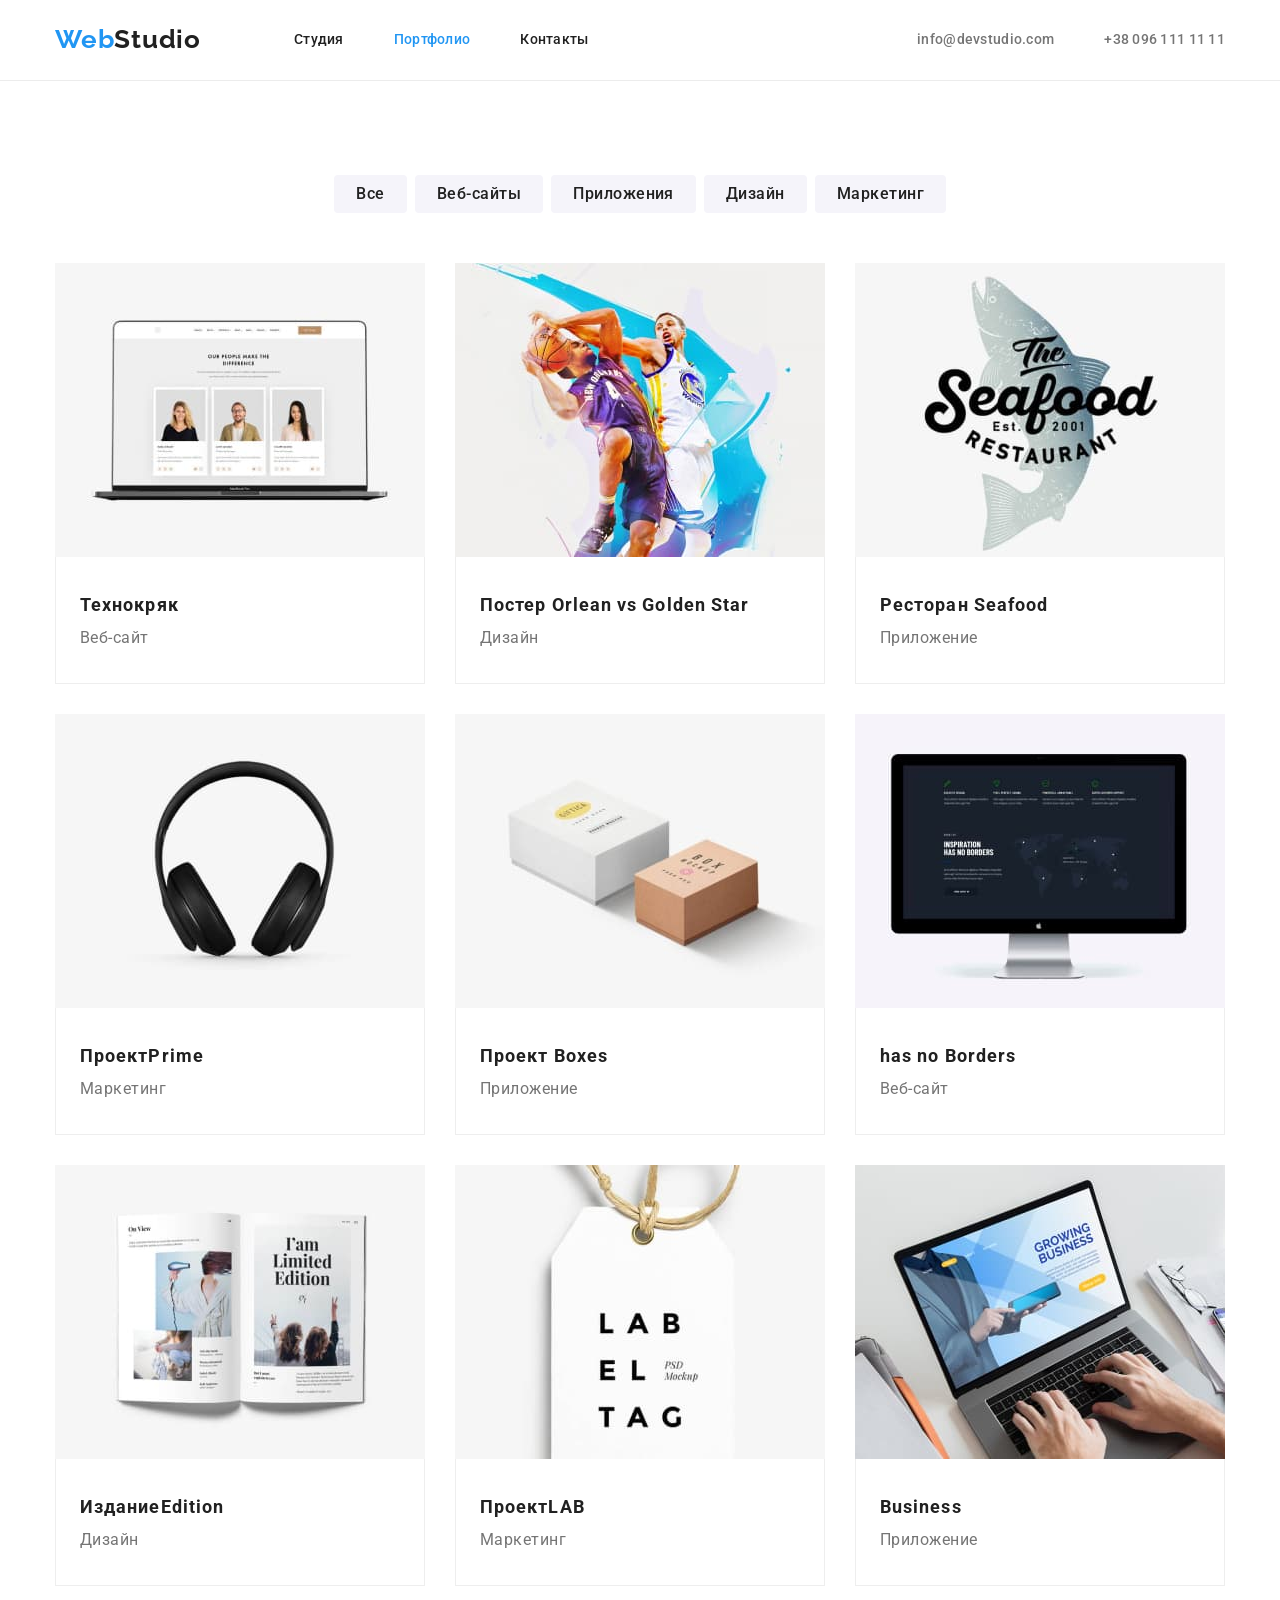
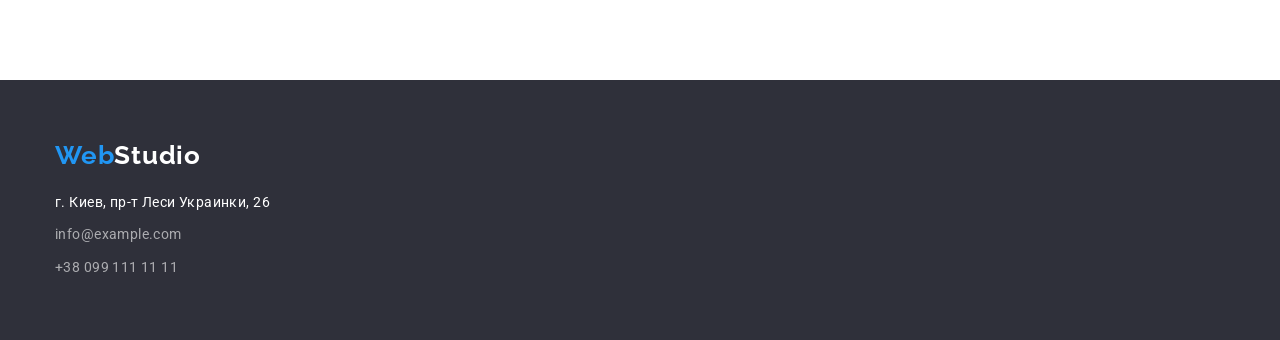
==== portfolio.html @ 1d0f611d "dont check" ====
<!DOCTYPE html>
<html lang="ru">
<head>
    <meta charset="UTF-8">
    <meta http-equiv="X-UA-Compatible" content="IE=edge">
    <meta name="viewport" content="width=device-width, initial-scale=1.0">
    <title>Портфолио</title>
    <link rel="preconnect" href="https://fonts.googleapis.com">
    <link rel="preconnect" href="https://fonts.gstatic.com" crossorigin>
    <link href="https://fonts.googleapis.com/css2?family=Raleway:wght@700&family=Roboto:wght@400;500;700;900&display=swap" rel="stylesheet">
    <link
      rel="stylesheet"
      href="https://cdnjs.cloudflare.com/ajax/libs/modern-normalize/1.1.0/modern-normalize.min.css"
      integrity="sha512-wpPYUAdjBVSE4KJnH1VR1HeZfpl1ub8YT/NKx4PuQ5NmX2tKuGu6U/JRp5y+Y8XG2tV+wKQpNHVUX03MfMFn9Q=="
      crossorigin="anonymous"
      referrerpolicy="no-referrer"
    />
    <link rel="stylesheet" href="./css/styles.css">
</head>
<body>
  <header class="navigation">
      <div class="container header-container">
        <a class="header-logo link" href="#"
          >Web<span class="hd-logo">Studio</span></a>
        <nav class="header-header">
          <div class="header-contacts">
          <ul class="navigation-list">
            <li class="navigation-item">
              <a class="navigation-link link" href="./index.html">Студия</a>
            </li>
            <li class="navigation-item">
              <a class="navigation-link link current" href="./portfolio.html"
                >Портфолио</a
              >
            </li>
            <li class="navigation-item">
              <a class="navigation-link link" href="#">Контакты</a>
            </li>
          </ul>
        </div>
        </nav>
        <ul class="contacts">
          <li class="contacts-adress">
            <a class="navigation-contacts link" href="mailto:info@devstudio.com"
              >info@devstudio.com</a
            >
          </li>
          <li class="contacts-adress">
            <a class="navigation-contacts link" href="tel:+380961111111"
              >+38 096 111 11 11</a
            >
          </li>
        </ul>
      </div>
      </div>
    </header>
<main>
      <section class="section">
        <div class="container">
          <h1 class="visually-hidden">Навигация портфолио</h2>
          <ul class="navportfolio-list">
              <li class="portfolio-item"><button type="button" class="portfolio-btn">Все</button></li>
              <li class="portfolio-item"><button type="button" class="portfolio-btn">Веб-сайты</button></li>
              <li class="portfolio-item"><button type="button" class="portfolio-btn">Приложения</button></li>
              <li class="portfolio-item"><button type="button" class="portfolio-btn">Дизайн</button></li>
              <li class="portfolio-item"><button type="button" class="portfolio-btn">Маркетинг</button></li>
            </ul>
        <ul class="examples-list">
            <li class="examples-item">
              <img src="./images/img-homework1.jpg" alt="Фото" width="370" />
              <div class="examples-border">
              <h2 class="examples-title">Технокряк</h2>
              <p class="examples-text">Веб-сайт</p>
              </div>
            </li>
            <li class="examples-item">
              <img src="./images/img-homework2.jpg" alt="Фото" width="370" />
               <div class="examples-border">
              <h2 class="examples-title">Постер <span lang="en">Orlean vs Golden Star</span></h2>
              <p class="examples-text">Дизайн</p>
              </div>
            </li>
            <li class="examples-item">
              <img src="./images/img-homework3.jpg" alt="Фото" width="370" />
              <div class="examples-border">
              <h2 class="examples-title">Ресторан <span lang="en">Seafood</span></h2>
              <p class="examples-text">Приложение</p>
              </div>
            </li>
            <li class="examples-item">
              <img src="./images/img-homework4.jpg" alt="Фото" width="370" />
              <div class="examples-border">
              <h2 class="examples-title">Проект<span lang="en">Prime</span></h2>
              <p class="examples-text">Маркетинг</p>
              </div>
             </li>
             <li class="examples-item">
                <img src="./images/img-homework5.jpg" alt="Фото" width="370" />
                <div class="examples-border">
                <h2 class="examples-title">Проект <span lang="en">Boxes</span></h2>
                <p class="examples-text">Приложение</p>
                </div>
              </li>
              <li class="examples-item">
                <img src="./images/img-homework6.jpg" alt="Фото" width="370" />
                <div class="examples-border">
                <h2 class="examples-title"><span lang="en">has no Borders</span></h2>
                <p class="examples-text">Веб-сайт</p>
                </div>
              </li>
              <li class="examples-item">
                <img src="./images/img-homework7.jpg" alt="Фото" width="370" />
                <div class="examples-border">
                <h2 class="examples-title">Издание<span lang="en">Edition</span></h2>
                <p class="examples-text">Дизайн</p>
                </div>
              </li>
              <li class="examples-item">
                <img src="./images/img-homework8.jpg" alt="Фото" width="370" />
                <div class="examples-border">
                <h2 class="examples-title">Проект<span lang="en">LAB</span></h2>
                <p class="examples-text">Маркетинг</p>
                </div>
               </li>
               <li class="examples-item">
                <img src="./images/img-homework9.jpg" alt="Фото" width="370" />
                <div class="examples-border">
                <h2 class="examples-title"><span lang="en">Business</span></h2>
                <p class="examples-text">Приложение</p>
                </div>
               </li>
          </ul>
           </div>
    </section>
    </main>
    <footer class="footer">
      <div class="container  footer-container">
      <div class="logo">
      <a class="footer-logo link" href="#"
        >Web<span class="ft-logo">Studio</span></a>
        </div>
      <address class="footer-adress">
        <ul class="footer-list">
          <li class="footer-item">
            <a class="footer-map link"
              href="https://www.google.com/maps/place/%D1%83%D0%BB.+%D0%9B%D0%B5%D1%81%D0%B8+%D0%A3%D0%BA%D1%80%D0%B0%D0%B8%D0%BD%D0%BA%D0%B8,+26,+%D0%9A%D0%B8%D0%B5%D0%B2,+%D0%A3%D0%BA%D1%80%D0%B0%D0%B8%D0%BD%D0%B0,+02000/@50.5190802,30.4363249,17z/data=!3m1!4b1!4m5!3m4!1s0x40d4d29b9e369069:0xff64663a5fd75cd5!8m2!3d50.5190802!4d30.4385136"
              >г. Киев, пр-т Леси Украинки, 26</a
            >
          </li>
          <li class="footer-item">
            <a class="footer-item-a link" href="mailto:info@example.com"
              >info@example.com</a
            >
          </li>
          <li class="footer-item">
            <a class="footer-item-a link" href="tel:+380991111111"
              >+38 099 111 11 11</a
            >
          </li>
        </ul>
      </address>
      </div>
    </footer>
  </body>
</html>
---- css/styles.css ----
:root {
  --primary-title-color: #212121;
  --secondary-title-color: #ffffff;
  --third-title-color: #757575;
  --primary-text-color: #212121;
  --secondary-text-color: #757575;
  --logo-color: #2196f3;
  --focus-color: #2196f3;
  --primary-background: #ffffff;
  --secondary-background: #757575;
}

p,
h1,
h2,
h3,
h4,
h5,
h6 {
  margin: 0;
}
ul {
  list-style: none;
  margin: 0;
  padding-left: 0;
}

img {
  display: block;
  max-width: 100%;
  height: auto;
}

.section {
  padding-top: 94px;
  padding-bottom: 94px;
}

body {
  font-family: "Roboto", sans-serif;
  letter-spacing: 0.03em;
}
/*-----------------Header----------------------*/

/*-------------------Logo----------------------*/

.header-container {
  display: flex;
  align-items: center;
}

.navigation-list {
  display: flex;
  align-items: center;
}

.contacts {
  display: flex;
  margin-left: auto;
  align-items: center;
}

.navigation-item:not(:last-child) {
  margin-right: 50px;
}

.header-logo {
  font-family: Raleway, sans-serif;
  font-weight: 700;
  font-size: 26px;
  line-height: 1.19;
  letter-spacing: 0.03em;
  color: #2196f3;
}

.header-logo {
  margin-right: 93px;
}

.hd-logo {
  font-family: Raleway, sans-serif;
  font-weight: 700;
  font-size: 26px;
  line-height: 1.19;
  letter-spacing: 0.03em;
  color: var(--primary-title-color);
}

.link {
  text-decoration: none;
}

.container {
  width: 1200px;
  margin: 0 auto;
  padding-left: 15px;
  padding-right: 15px;
}

.btn {
  width: 200px;
  height: 50px;
  font-family: inherit;
  font-weight: 700;
  font-size: 16px;
  line-height: 1.88;
  display: inline-block;
  align-items: center;
  text-align: center;
  letter-spacing: 0.06em;
  color: #ffffff;
  background-color: #2196f3;
  border: none;
  cursor: pointer;
}

/*------------------Navigation--------------------*/
.navigation {
  padding-top: 24px;
  padding-bottom: 25px;
  border-bottom: 1px solid #ececec;
}

.navigation-link {
  font-weight: 500;
  font-size: 14px;
  line-height: 1.14;
  letter-spacing: 0.02em;
  color: var(--primary-title-color);
}

.contacts-adress:not(:last-child) {
  margin-right: 50px;
}

.navigation-contacts {
  font-weight: 500;
  font-size: 14px;
  line-height: 1.14;
  letter-spacing: 0.02em;
  color: var(--third-title-color);
}

.navigation-contacts:hover,
.navigation-contacts:focus {
  color: var(--focus-color);
}

.current {
  color: var(--focus-color);
}

.navigation-link:hover,
.navigation-link:focus {
  color: var(--focus-color);
}

/*------------------- Hero --------------------*/

.hero {
  background-image: linear-gradient(
      rgba(47, 48, 58, 0.4),
      rgba(47, 48, 58, 0.4)
    ),
    url(../images/img-hw4-hero-1.jpg);
  background-repeat: no-repeat;
  background-position: absolute;
  background-size: cover;
  padding-top: 200px;
  padding-bottom: 200px;
}

.hero-container {
  max-width: 1600px;
  text-align: center;
}

.hero-title {
  width: 696px;
  font-weight: 900;
  font-size: 44px;
  line-height: 1.36;
  text-align: center;
  letter-spacing: 0.06em;
  color: var(--secondary-title-color);
  margin: 0 auto;
  margin-bottom: 30px;
}

/*------------------Скрываем-заголовки---------------------*/

.visually-hidden {
  position: absolute;
  clip: rect(0 0 0 0);
  width: 1px;
  height: 1px;
  margin: -1px;
}
/*-------------------Advantage---------------------*/

.advantage-list {
  display: flex;
}

.advantage-item:not(:last-child) {
  margin-right: 30px;
}

.advantage-title {
  font-weight: 700;
  font-size: 14px;
  line-height: 1.14;
  letter-spacing: 0.03em;
  color: var(--primary-text-color);
  margin-bottom: 10px;
}

.advantage-description {
  max-width: 270px;
  font-size: 14px;
  line-height: 1.71;
  letter-spacing: 0.03em;
  color: var(--secondary-text-color);
}

/*--------------------Service---------------------*/
.service-section {
  padding-top: 0;
}

.service-title {
  font-weight: 700;
  font-size: 36px;
  line-height: 1.17;
  text-align: center;
  letter-spacing: 0.03em;
  color: var(--primary-title-color);
  margin: 0 auto;
  margin-bottom: 50px;
}

.service-list {
  display: flex;
  flex-wrap: wrap;
}

.service-item {
  flex-basis: calc((100% - 60px) / 3);
}
.service-item:not(:nth-child(n + 3)) {
  margin-right: 30px;
}

/*--------------------Team----------------------------*/
.teammate {
  background-color: #f5f4fa;
}

.team-main-title {
  font-size: 36px;
  font-weight: 700;
  line-height: 1.16;
  letter-spacing: 0.03em;
  text-align: center;
  margin-bottom: 50px;
}

.team-list {
  display: flex;
}

.team-item:not(:nth-child(n + 4)) {
  margin-right: 30px;
}

.team-item {
  box-shadow: 0px 1px 3px rgba(0, 0, 0, 0.12), 0px 1px 1px rgba(0, 0, 0, 0.14),
    0px 2px 1px rgba(0, 0, 0, 0.2);
  border-radius: 0px 0px 4px 4px;
}

.team-border {
  padding-top: 30px;
  padding-bottom: 30px;
  background-color: var(--primary-background);
}

.team-title {
  font-weight: 500;
  font-size: 16px;
  line-height: 1.19;
  text-align: center;
  letter-spacing: 0.03em;
  color: var(--primary-text-color);
  background-color: var(--secondary-title-color);
  margin-bottom: 10px;
}

.team-text {
  font-size: 16px;
  line-height: 1.19;
  text-align: center;
  letter-spacing: 0.03em;
  color: var(--secondary-text-color);
  background-color: var(--secondary-title-color);
  margin-bottom: 16px;
}
.social-list {
  display: flex;
  justify-content: center;
  /* ----- outline: 1px solid red;----*/
}

/*---------------Иконки социальные сети---------------*/
.social-item {
  width: 44px;
  height: 44px;
}

.social-item + .social-item {
  margin-left: 10px;
}

.social-link {
  width: 100%;
  height: 100%;
  border-radius: 50%;
  background: var(--secondary-title-color);
  display: flex;
  align-items: center;
  justify-content: center;
}

.social-link:hover,
.social-link:focus {
  background-color: #2196f3;
}

.social-link:hover .social-icon,
.social-link:focus .social-icon {
  fill: var(--primary-background);
}

.social-icon {
  width: 20px;
  height: 20px;
  fill: rgba(175, 177, 184, 1);
}

/*-----------------Section clients------------------*/
.clients-section {
  background-color: var(--white-color);
}

.clients-title {
  font-size: 36px;
  font-weight: 700;
  line-height: 1.16;
  letter-spacing: 0.03em;
  text-align: center;
  margin-bottom: 50px;
}

.clients-list {
  width: 100%;
  height: 100%;
  border-radius: 50%;
  background: var(--secondary-title-color);
  display: flex;
  align-items: center;
  justify-content: center;
}

.clients-item {
  width: 170px;
  height: 92px;
  border: 1px solid #afb1b8;
  box-sizing: border-box;
  border-radius: 4px;
}

.clients-line {
  justify-content: center;
  align-items: center;
}

.clients-item:not(:last-child) {
  margin-right: 30px;
}

.clients-link:hover,
.clients-link:focus {
  background-color: #2196f3;
}

.clients-link:hover .clients-icon,
.clients-link:focus .clients-icon {
  fill: #2196f3;
}

.clients-link {
  justify-content: center;
  align-items: center;
}

.clients-icon {
  width: 106px;
  height: 60px;
  fill: rgba(175, 177, 184, 1);
}

/*---------------------Footer-----------------------*/
.footer {
  background: #2f303a;
  padding-top: 60px;
  padding-bottom: 60px;
}

.footer-logo {
  font-family: Raleway, sans-serif;
  font-weight: 700;
  width: 145px;
  height: 31px;
  font-size: 26px;
  line-height: 1.19;
  letter-spacing: 0.03em;
  color: #2196f3;
}

.logo {
  margin-bottom: 20px;
}

.ft-logo {
  font-family: Raleway, sans-serif;
  font-weight: 700;
  font-size: 26px;
  line-height: 1.19;
  letter-spacing: 0.03em;
  color: var(--secondary-title-color);
}

.footer-adress {
  font-style: normal;
}

.footer-map {
  width: 231px;

  font-size: 14px;
  line-height: 1.71;
  letter-spacing: 0.03em;
  color: var(--secondary-title-color);
}

.footer-item-a {
  width: 231px;
  font-size: 14px;
  line-height: 1.71;
  letter-spacing: 0.03em;
  color: rgba(255, 255, 255, 0.6);
}

.footer-item:not(:last-child) {
  margin-bottom: 9px;
}

.footer-item-a:hover,
.footer-item-a:focus {
  color: var(--focus-color);
}

.footer-map:hover,
.footer-map:focus {
  color: var(--focus-color);
}

/*-------------------Portfolio.html----------------*/

.navportfolio-list {
  display: flex;
  justify-content: center;
  margin-bottom: 50px;
}

.portfolio-item:not(:last-child) {
  margin-right: 8px;
}

.portfolio-btn {
  min-width: 73px;
  font-family: inherit;
  font-weight: 500;
  font-size: 16px;
  line-height: 1.62;
  text-align: center;
  letter-spacing: 0.03em;
  color: var(--primary-text-color);
  background: #f5f4fa;
  border: none;
  border-radius: 4px;
  cursor: pointer;
  padding-top: 6px;
  padding-bottom: 6px;
  padding-right: 22px;
  padding-left: 22px;
}

.portfolio-btn:focus,
.portfolio-btn:hover {
  background-color: #2196f3;
  color: var(--secondary-title-color);
}

/*-----------------examples---------------------*/
.examples-list {
  display: flex;
  flex-wrap: wrap;
}

.examples-item:not(:nth-child(3n)) {
  margin-right: 30px;
}

.examples-item:not(:nth-child(n + 7)) {
  margin-bottom: 30px;
}

.examples-title {
  font-weight: 700;
  font-size: 18px;
  line-height: 2;
  letter-spacing: 0.06em;
  color: var(--primary-text-color);
}
.examples-border {
  padding: 30px 24px;
  background-color: var(--primary-background);
  border: 1px solid #eeeeee;
  border-top: none;
}

.examples-text {
  font-size: 16px;
  line-height: 1.87;
  letter-spacing: 0.03em;
  color: var(--secondary-text-color);
}

/*-----------------finish---------------------*/
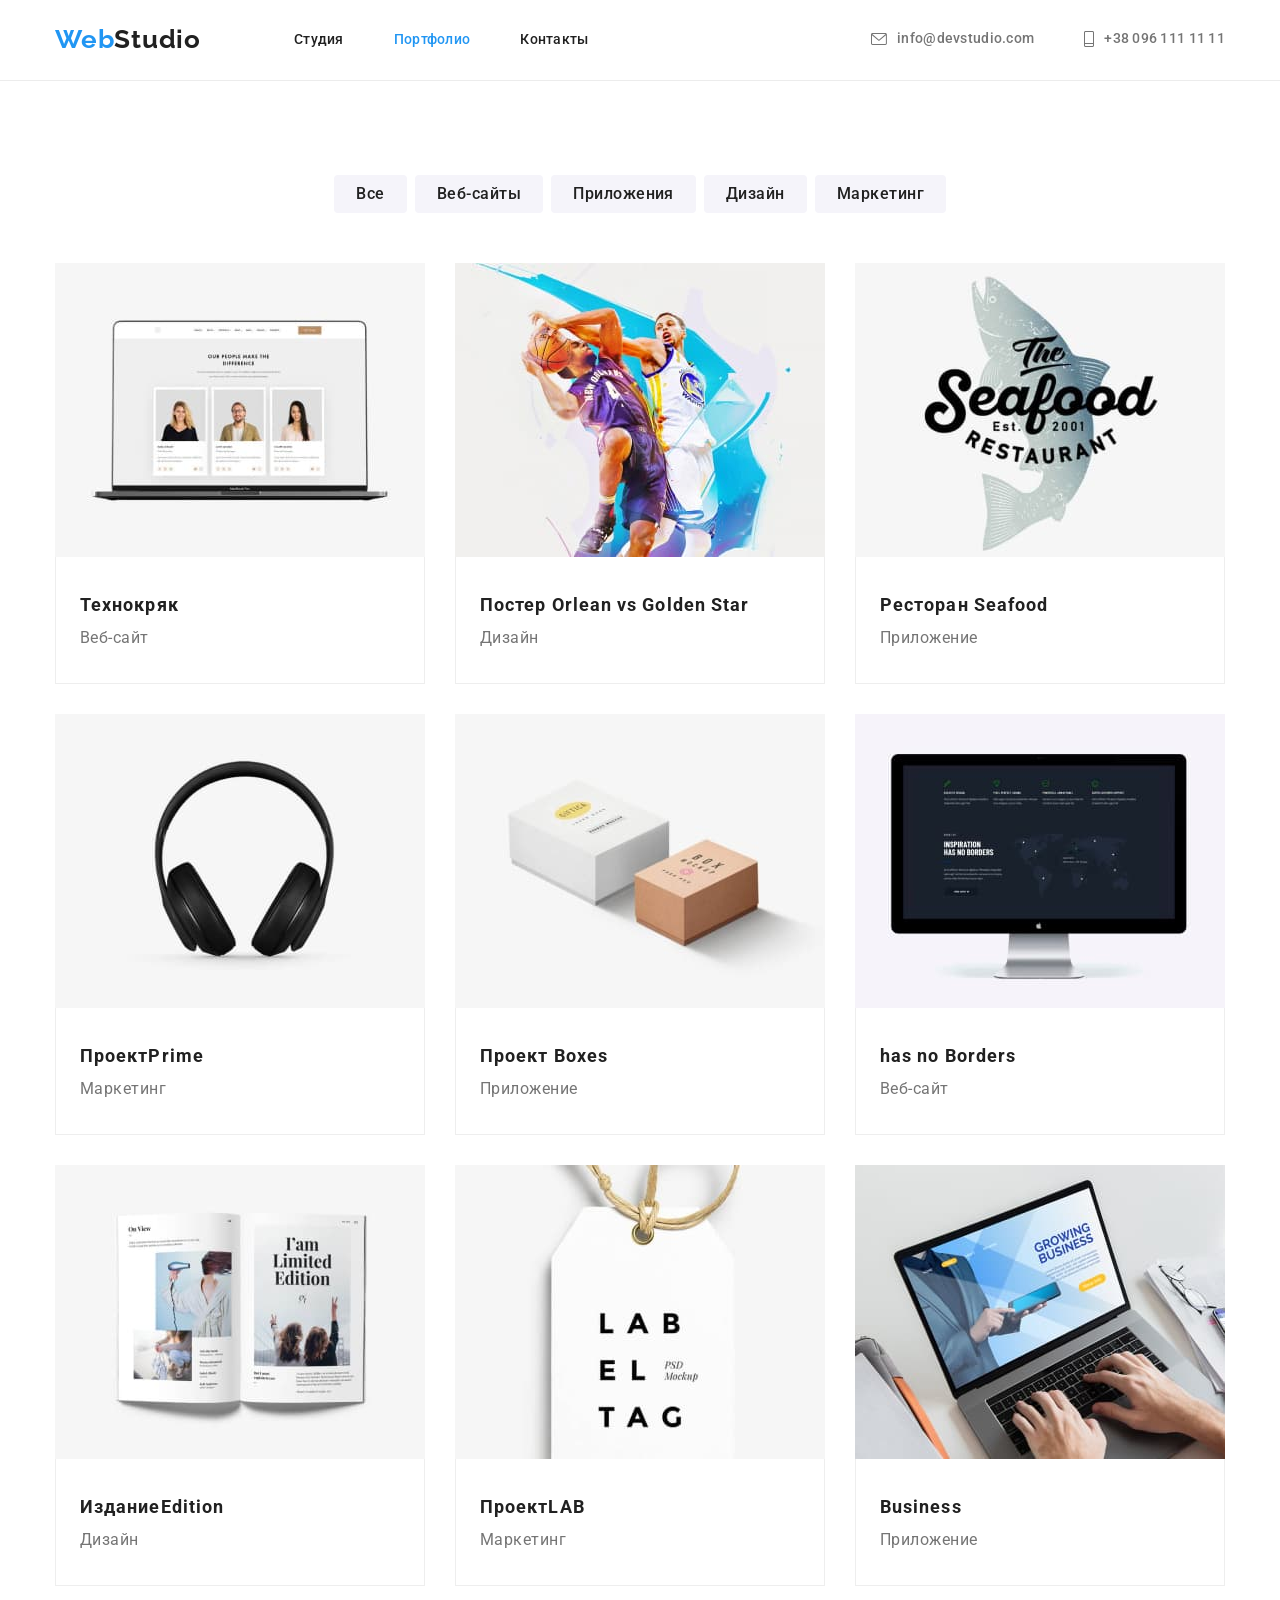
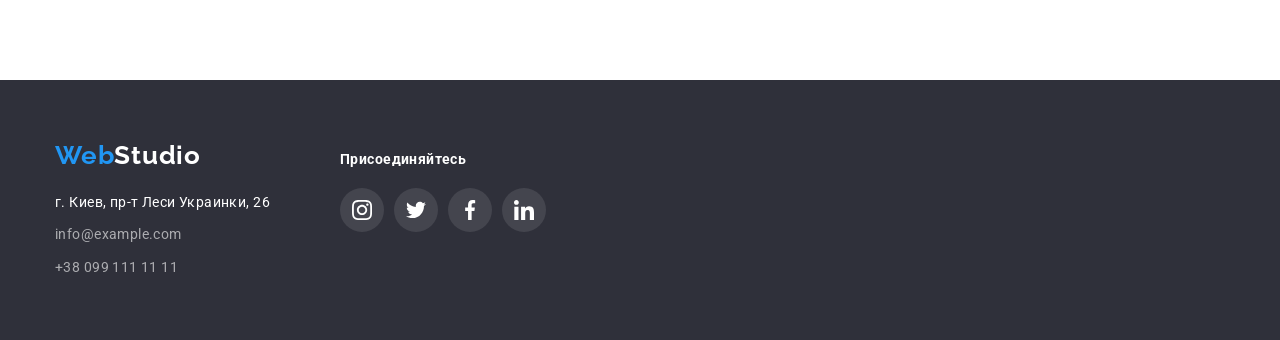
==== commit 2ba98861: "almost done" ====
--- a/portfolio.html
+++ b/portfolio.html
@@ -23,10 +23,9 @@
         <a class="header-logo link" href="#"
           >Web<span class="hd-logo">Studio</span></a>
         <nav class="header-header">
-          <div class="header-contacts">
           <ul class="navigation-list">
             <li class="navigation-item">
-              <a class="navigation-link link" href="./index.html">Студия</a>
+              <a class="navigation-link link " href="./index.html">Студия</a>
             </li>
             <li class="navigation-item">
               <a class="navigation-link link current" href="./portfolio.html"
@@ -37,17 +36,22 @@
               <a class="navigation-link link" href="#">Контакты</a>
             </li>
           </ul>
-        </div>
         </nav>
         <ul class="contacts">
           <li class="contacts-adress">
             <a class="navigation-contacts link" href="mailto:info@devstudio.com"
-              >info@devstudio.com</a
-            >
+              ><svg class="contacts-icon envelope">
+                                <use href="./images/sprite.svg#icon-envelope">
+                                </use>
+                            </svg> info@devstudio.com</a
+ >
           </li>
           <li class="contacts-adress">
             <a class="navigation-contacts link" href="tel:+380961111111"
-              >+38 096 111 11 11</a
+              ><svg class="header-icon smartphone">
+                                <use href="./images/sprite.svg#icon-Vector">
+                                </use>
+                            </svg> +38 096 111 11 11</a
             >
           </li>
         </ul>
@@ -134,8 +138,10 @@
     </section>
     </main>
     <footer class="footer">
-      <div class="container  footer-container">
+      <div class="container footer-container">
+       <div class="footer-left">
       <div class="logo">
+        
       <a class="footer-logo link" href="#"
         >Web<span class="ft-logo">Studio</span></a>
         </div>
@@ -144,20 +150,52 @@
           <li class="footer-item">
             <a class="footer-map link"
               href="https://www.google.com/maps/place/%D1%83%D0%BB.+%D0%9B%D0%B5%D1%81%D0%B8+%D0%A3%D0%BA%D1%80%D0%B0%D0%B8%D0%BD%D0%BA%D0%B8,+26,+%D0%9A%D0%B8%D0%B5%D0%B2,+%D0%A3%D0%BA%D1%80%D0%B0%D0%B8%D0%BD%D0%B0,+02000/@50.5190802,30.4363249,17z/data=!3m1!4b1!4m5!3m4!1s0x40d4d29b9e369069:0xff64663a5fd75cd5!8m2!3d50.5190802!4d30.4385136"
-              >г. Киев, пр-т Леси Украинки, 26</a
-            >
+              >г. Киев, пр-т Леси Украинки, 26</a>
           </li>
           <li class="footer-item">
             <a class="footer-item-a link" href="mailto:info@example.com"
-              >info@example.com</a
-            >
+              >info@example.com</a>
           </li>
           <li class="footer-item">
             <a class="footer-item-a link" href="tel:+380991111111"
-              >+38 099 111 11 11</a
-            >
+              >+38 099 111 11 11</a>
           </li>
         </ul>
+      </div>
+       <div class="footer-social-right">
+         <h3 class="footer-social-title">Присоединяйтесь</h3>
+           <ul class="footer-social-list list">
+             <li class="footer-social-item">
+                <a href="" class="footer-social-link link">
+                <svg class="footer-social-icon">
+                  <use href="./images/sprite.svg#icon-instagram"></use>
+                </svg>
+              </a>
+            </li>
+            <li class="footer-social-item">
+              <a href="" class="footer-social-link link">
+                <svg class="footer-social-icon">
+                  <use href="./images/sprite.svg#icon-twitter"></use>
+                </svg>
+              </a>
+            </li>
+            <li class="footer-social-item">
+              <a href="" class="footer-social-link link">
+                <svg class="footer-social-icon">
+                  <use href="./images/sprite.svg#icon-facebook"></use>
+                </svg>
+              </a>
+            </li>
+            <li class="footer-social-item">
+              <a href="" class="footer-social-link link">
+                <svg class="footer-social-icon">
+                  <use href="./images/sprite.svg#icon-linkedin"></use>
+                </svg>
+              </a>
+            </li>
+           </ul>
+       </div>
+
       </address>
       </div>
     </footer>
--- a/css/styles.css
+++ b/css/styles.css
@@ -60,6 +60,29 @@
   align-items: center;
 }
 
+.envelope {
+  width: 16px;
+  height: 12px;
+  margin-right: 10px;
+  display: flex;
+}
+
+.contacts-icon {
+  fill: currentColor;
+  margin-right: 10px;
+}
+
+.smartphone {
+  width: 10px;
+  height: 16px;
+  margin-right: 10px;
+}
+
+.header-icon {
+  fill: currentColor;
+  margin-right: 10px;
+}
+
 .navigation-item:not(:last-child) {
   margin-right: 50px;
 }
@@ -139,6 +162,9 @@
   line-height: 1.14;
   letter-spacing: 0.02em;
   color: var(--third-title-color);
+  display: flex;
+  align-items: center;
+  justify-content: center;
 }
 
 .navigation-contacts:hover,
@@ -197,6 +223,21 @@
   margin: -1px;
 }
 /*-------------------Advantage---------------------*/
+.advantage-icon-view {
+  width: 270px;
+  height: 120px;
+  background: #f5f4fa;
+  display: flex;
+  align-items: center;
+  justify-content: center;
+  border-radius: 4px;
+  margin-bottom: 30px;
+}
+
+.advantage-icon {
+  width: 70px;
+  height: 70px;
+}
 
 .advantage-list {
   display: flex;
@@ -305,13 +346,13 @@
   background-color: var(--secondary-title-color);
   margin-bottom: 16px;
 }
+
+/*---------------Иконки социальные сети---------------*/
 .social-list {
   display: flex;
   justify-content: center;
-  /* ----- outline: 1px solid red;----*/
-}
-
-/*---------------Иконки социальные сети---------------*/
+}
+
 .social-item {
   width: 44px;
   height: 44px;
@@ -362,26 +403,7 @@
 }
 
 .clients-list {
-  width: 100%;
-  height: 100%;
-  border-radius: 50%;
-  background: var(--secondary-title-color);
-  display: flex;
-  align-items: center;
-  justify-content: center;
-}
-
-.clients-item {
-  width: 170px;
-  height: 92px;
-  border: 1px solid #afb1b8;
-  box-sizing: border-box;
-  border-radius: 4px;
-}
-
-.clients-line {
-  justify-content: center;
-  align-items: center;
+  display: flex;
 }
 
 .clients-item:not(:last-child) {
@@ -390,7 +412,8 @@
 
 .clients-link:hover,
 .clients-link:focus {
-  background-color: #2196f3;
+  background-color: #ffffff;
+  border: 1px solid #2196f3;
 }
 
 .clients-link:hover .clients-icon,
@@ -399,8 +422,14 @@
 }
 
 .clients-link {
-  justify-content: center;
-  align-items: center;
+  display: flex;
+  fill: teal;
+  width: 170px;
+  height: 92px;
+  justify-content: center;
+  align-items: center;
+  border: 1px solid #afb1b8;
+  border-radius: 4px;
 }
 
 .clients-icon {
@@ -410,10 +439,23 @@
 }
 
 /*---------------------Footer-----------------------*/
+
 .footer {
   background: #2f303a;
+}
+
+.footer-container {
+  display: flex;
+  align-items: baseline;
+}
+.footer-left {
   padding-top: 60px;
   padding-bottom: 60px;
+  margin-right: 70px;
+}
+
+.logo {
+  margin-bottom: 20px;
 }
 
 .footer-logo {
@@ -427,10 +469,6 @@
   color: #2196f3;
 }
 
-.logo {
-  margin-bottom: 20px;
-}
-
 .ft-logo {
   font-family: Raleway, sans-serif;
   font-weight: 700;
@@ -473,6 +511,64 @@
 .footer-map:hover,
 .footer-map:focus {
   color: var(--focus-color);
+}
+
+/*-----------------Footer-social---------------------*/
+
+.footer-social-right {
+  padding-top: 72px;
+  padding-bottom: 100px;
+}
+
+.footer-social-title {
+  font-size: 14px;
+  font-weight: bold;
+  line-height: 1.14;
+  letter-spacing: 0.03em;
+  display: flex;
+  text-align: center;
+  color: #ffffff;
+  margin-bottom: 20px;
+}
+
+.footer-social-list {
+  display: flex;
+  justify-content: center;
+}
+
+.footer-social-item {
+  width: 44px;
+  height: 44px;
+}
+
+.footer-social-item + .footer-social-item {
+  margin-left: 10px;
+}
+
+.footer-social-link {
+  width: 100%;
+  height: 100%;
+  border-radius: 50%;
+  background: rgba(255, 255, 255, 0.1);
+  display: flex;
+  align-items: center;
+  justify-content: center;
+}
+
+.footer-social-link:hover,
+.footer-social-link:focus {
+  background-color: #2196f3;
+}
+
+.footer-social-link:hover .footer-social-icon,
+.footer-social-link:focus .footer-social-icon {
+  fill: var(--primary-background);
+}
+
+.footer-social-icon {
+  width: 20px;
+  height: 20px;
+  fill: var(--primary-background);
 }
 
 /*-------------------Portfolio.html----------------*/
@@ -510,6 +606,8 @@
 .portfolio-btn:hover {
   background-color: #2196f3;
   color: var(--secondary-title-color);
+  box-shadow: 0px 3px 1px rgba(0, 0, 0, 0.1), 0px 1px 2px rgba(0, 0, 0, 0.08),
+    0px 2px 2px rgba(0, 0, 0, 0.12);
 }
 
 /*-----------------examples---------------------*/
@@ -547,4 +645,14 @@
   color: var(--secondary-text-color);
 }
 
+.examples-item {
+  display: inline-block;
+}
+
+.examples-item:hover,
+.examples-item:focus {
+  box-shadow: 0px 1px 1px rgba(0, 0, 0, 0.12), 0px 4px 4px rgba(0, 0, 0, 0.06),
+    1px 4px 6px rgba(0, 0, 0, 0.16);
+}
+
 /*-----------------finish---------------------*/
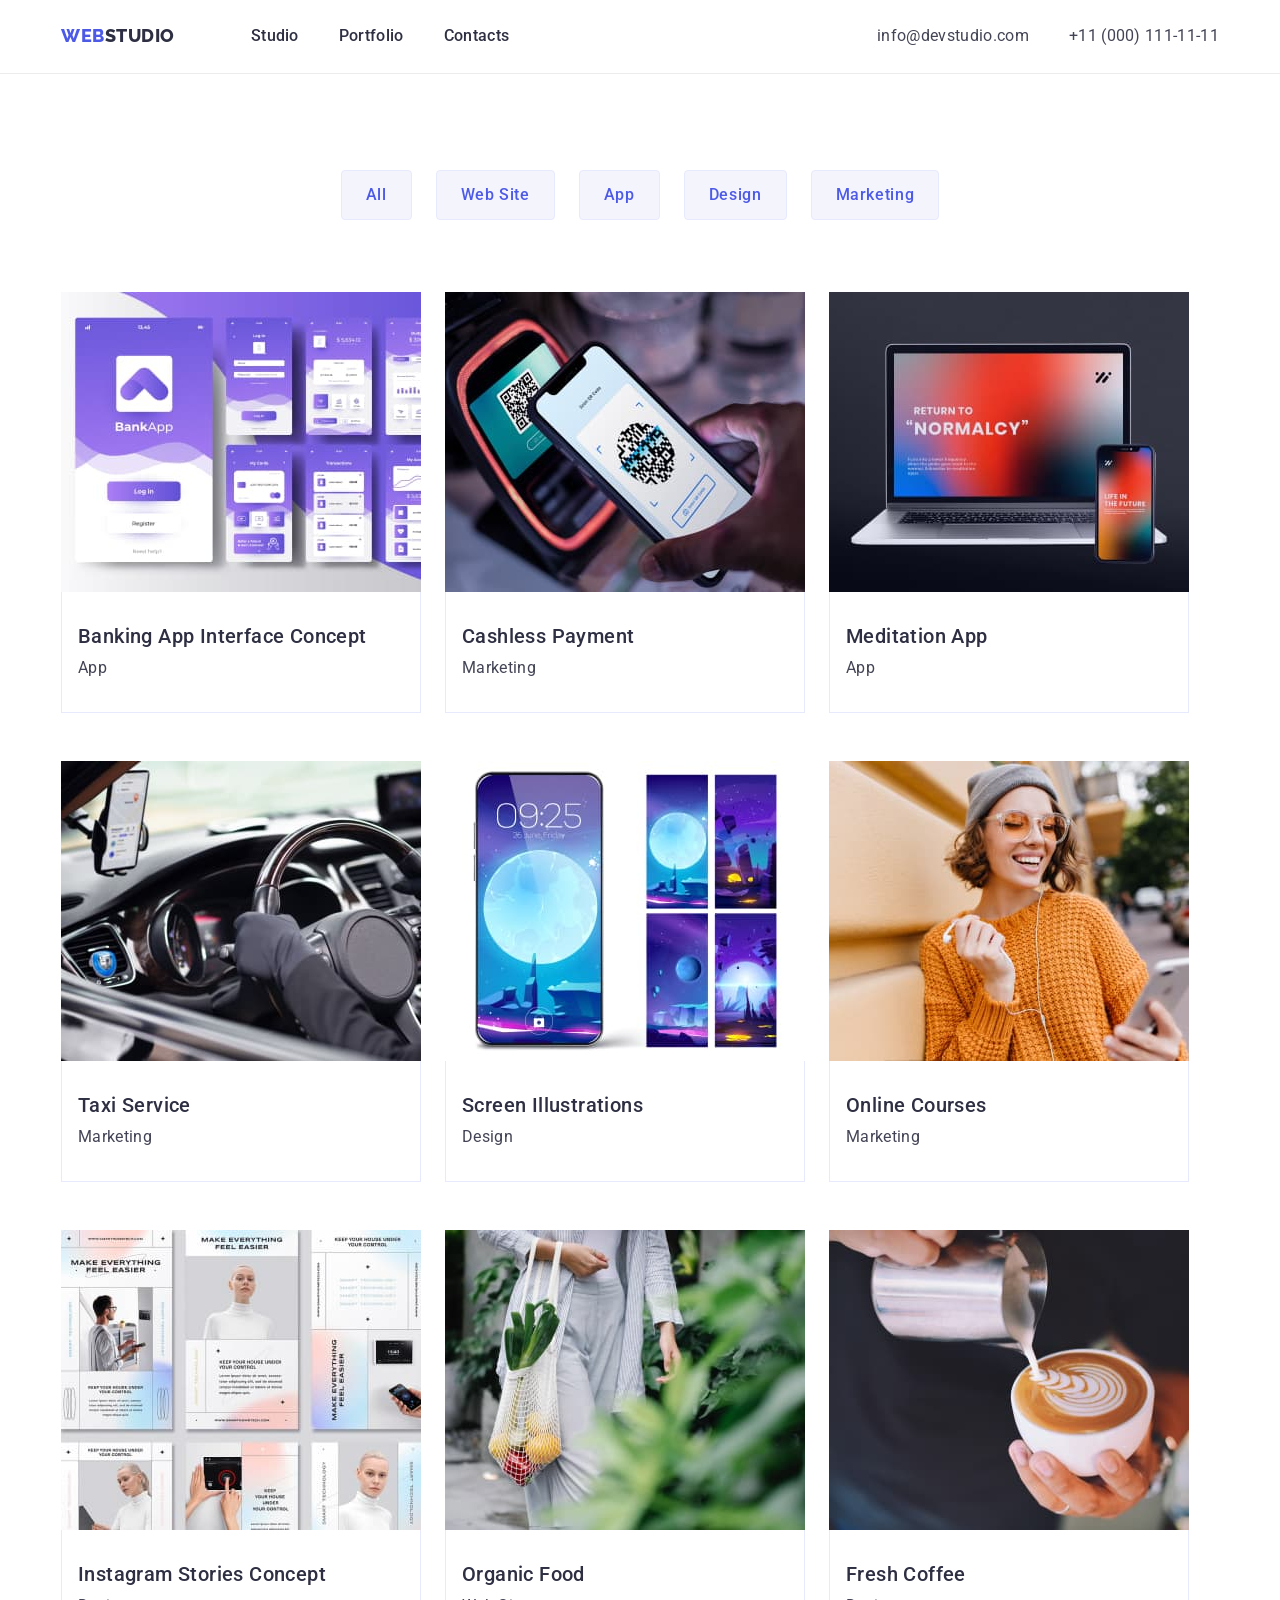
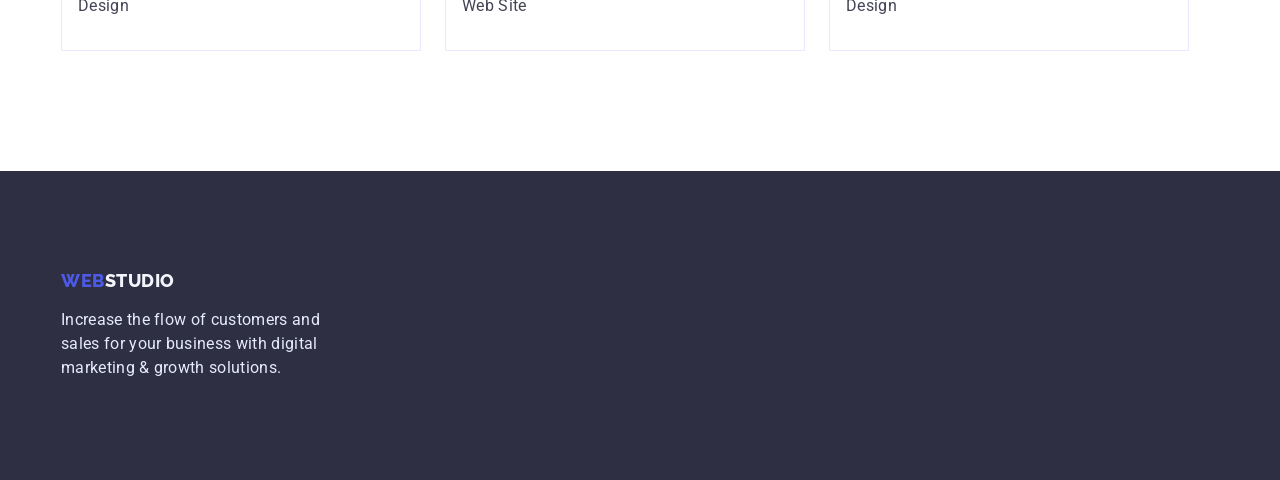
==== commit d7504fa9: "hw-4-start" ====
--- a/portfolio.html
+++ b/portfolio.html
@@ -1,203 +1,131 @@
 <!DOCTYPE html>
-<html lang="ru">
+<html lang="en">
 <head>
     <meta charset="UTF-8">
     <meta http-equiv="X-UA-Compatible" content="IE=edge">
     <meta name="viewport" content="width=device-width, initial-scale=1.0">
-    <title>Портфолио</title>
+    <title>Portfolio</title>
     <link rel="preconnect" href="https://fonts.googleapis.com">
     <link rel="preconnect" href="https://fonts.gstatic.com" crossorigin>
-    <link href="https://fonts.googleapis.com/css2?family=Raleway:wght@700&family=Roboto:wght@400;500;700;900&display=swap" rel="stylesheet">
-    <link
-      rel="stylesheet"
-      href="https://cdnjs.cloudflare.com/ajax/libs/modern-normalize/1.1.0/modern-normalize.min.css"
-      integrity="sha512-wpPYUAdjBVSE4KJnH1VR1HeZfpl1ub8YT/NKx4PuQ5NmX2tKuGu6U/JRp5y+Y8XG2tV+wKQpNHVUX03MfMFn9Q=="
-      crossorigin="anonymous"
-      referrerpolicy="no-referrer"
-    />
-    <link rel="stylesheet" href="./css/styles.css">
+    <link href="https://fonts.googleapis.com/css2?family=Raleway:wght@800&family=Roboto:wght@400;500;700;900&display=swap"
+        rel="stylesheet">
+    <link rel="stylesheet" href="https://cdnjs.cloudflare.com/ajax/libs/modern-normalize/1.1.0/modern-normalize.min.css" integrity="sha512-wpPYUAdjBVSE4KJnH1VR1HeZfpl1ub8YT/NKx4PuQ5NmX2tKuGu6U/JRp5y+Y8XG2tV+wKQpNHVUX03MfMFn9Q==" crossorigin="anonymous" referrerpolicy="no-referrer" />
+        <link rel="stylesheet" href="./css/styles.css">
 </head>
 <body>
-  <header class="navigation">
-      <div class="container header-container">
-        <a class="header-logo link" href="#"
-          >Web<span class="hd-logo">Studio</span></a>
-        <nav class="header-header">
-          <ul class="navigation-list">
-            <li class="navigation-item">
-              <a class="navigation-link link " href="./index.html">Студия</a>
+   <header class="header">
+        <div class="container header-container">
+        <nav class="header-navigation">
+            <a href="./index.html" class="header-logo link">Web<span class="header-logo-item">Studio</span></a>
+          <ul class="header-list list">
+            <li class="header-item">
+              <a class="header-link link" href="./index.html">Studio</a>
             </li>
-            <li class="navigation-item">
-              <a class="navigation-link link current" href="./portfolio.html"
-                >Портфолио</a
-              >
+            <li class="header-item">
+              <a class="header-link link current" href="">Portfolio</a>
             </li>
-            <li class="navigation-item">
-              <a class="navigation-link link" href="#">Контакты</a>
+            <li class="header-item">
+              <a class="header-link link" href="">Contacts</a>
             </li>
           </ul>
         </nav>
-        <ul class="contacts">
-          <li class="contacts-adress">
-            <a class="navigation-contacts link" href="mailto:info@devstudio.com"
-              ><svg class="contacts-icon envelope">
-                                <use href="./images/sprite.svg#icon-envelope">
-                                </use>
-                            </svg> info@devstudio.com</a
- >
-          </li>
-          <li class="contacts-adress">
-            <a class="navigation-contacts link" href="tel:+380961111111"
-              ><svg class="header-icon smartphone">
-                                <use href="./images/sprite.svg#icon-Vector">
-                                </use>
-                            </svg> +38 096 111 11 11</a
-            >
-          </li>
-        </ul>
-      </div>
-      </div>
-    </header>
-<main>
-      <section class="section">
-        <div class="container">
-          <h1 class="visually-hidden">Навигация портфолио</h2>
-          <ul class="navportfolio-list">
-              <li class="portfolio-item"><button type="button" class="portfolio-btn">Все</button></li>
-              <li class="portfolio-item"><button type="button" class="portfolio-btn">Веб-сайты</button></li>
-              <li class="portfolio-item"><button type="button" class="portfolio-btn">Приложения</button></li>
-              <li class="portfolio-item"><button type="button" class="portfolio-btn">Дизайн</button></li>
-              <li class="portfolio-item"><button type="button" class="portfolio-btn">Маркетинг</button></li>
+            <ul class="header-pre-contacts">
+                <li class="header-contacts list">
+            <a class="header-mail link" href="mailto:info@devstudio.com">info@devstudio.com</a>
+                </li>
+                <li class="header-contacts list">
+            <a class="header-tel link" href="tel:+110001111111">+11 (000) 111-11-11</a>
+                </li>
             </ul>
-        <ul class="examples-list">
-            <li class="examples-item">
-              <img src="./images/img-homework1.jpg" alt="Фото" width="370" />
-              <div class="examples-border">
-              <h2 class="examples-title">Технокряк</h2>
-              <p class="examples-text">Веб-сайт</p>
-              </div>
-            </li>
-            <li class="examples-item">
-              <img src="./images/img-homework2.jpg" alt="Фото" width="370" />
-               <div class="examples-border">
-              <h2 class="examples-title">Постер <span lang="en">Orlean vs Golden Star</span></h2>
-              <p class="examples-text">Дизайн</p>
-              </div>
-            </li>
-            <li class="examples-item">
-              <img src="./images/img-homework3.jpg" alt="Фото" width="370" />
-              <div class="examples-border">
-              <h2 class="examples-title">Ресторан <span lang="en">Seafood</span></h2>
-              <p class="examples-text">Приложение</p>
-              </div>
-            </li>
-            <li class="examples-item">
-              <img src="./images/img-homework4.jpg" alt="Фото" width="370" />
-              <div class="examples-border">
-              <h2 class="examples-title">Проект<span lang="en">Prime</span></h2>
-              <p class="examples-text">Маркетинг</p>
-              </div>
-             </li>
-             <li class="examples-item">
-                <img src="./images/img-homework5.jpg" alt="Фото" width="370" />
-                <div class="examples-border">
-                <h2 class="examples-title">Проект <span lang="en">Boxes</span></h2>
-                <p class="examples-text">Приложение</p>
+            </div>
+      </header>
+    <main>
+        <section class="portfolio-hero">
+            <div class="container">
+            <h1 hidden>navigation-portfolio</h2>
+                <ul class="portfolio-list list">
+                    <li class="portfolio-pre-item"><button type="button" class="portfolio-item">All</button></li>
+                    <li class="portfolio-pre-item"><button type="button" class="portfolio-item">Web Site</button></li>
+                    <li class="portfolio-pre-item"><button type="button" class="portfolio-item">App</button></li>
+                    <li class="portfolio-pre-item"><button type="button" class="portfolio-item">Design</button></li>
+                    <li class="portfolio-pre-item"><button type="button" class="portfolio-item">Marketing</button></li>
+                </ul>
+                <ul class="portfolio-about list">
+                    <li class="portfolio-about-item">
+                        <img src="./images/img-1.jpg" alt="Picture" width="360" />
+                        <div class="portfolio-border">
+                        <h2 class="portfolio-title">Banking App Interface Concept</h2>
+                        <p class="portfolio-text">App</p>
+                        </div>
+                    </li>
+                    <li class="portfolio-about-item">
+                        <img src="./images/img-2.jpg" alt="Picture" width="360" />
+                        <div class="portfolio-border">
+                        <h2 class="portfolio-title">Cashless Payment</h2>
+                        <p class="portfolio-text">Marketing</p>
+                        </div>
+                    </li>
+                    <li class="portfolio-about-item">
+                        <img src="./images/img-3.jpg" alt="Picture" width="360" />
+                        <div class="portfolio-border">
+                        <h2 class="portfolio-title">Meditation App</h2>
+                        <p class="portfolio-text">App</p>
+                        </div>
+                    </li>
+                    <li class="portfolio-about-item">
+                        <img src="./images/img-4.jpg" alt="Picture" width="360" />
+                        <div class="portfolio-border">
+                        <h2 class="portfolio-title">Taxi Service</h2>
+                        <p class="portfolio-text">Marketing</p>
+                        </div>
+                    </li>
+                    <li class="portfolio-about-item">
+                        <img src="./images/img-5.jpg" alt="Picture" width="360" />
+                        <div class="portfolio-border">
+                        <h2 class="portfolio-title">Screen Illustrations</h2>
+                        <p class="portfolio-text">Design</p>
+                        </div>
+                    </li>
+                    <li class="portfolio-about-item">
+                        <img src="./images/img-6.jpg" alt="Picture" width="360" />
+                        <div class="portfolio-border">
+                        <h2 class="portfolio-title">Online Courses</h2>
+                        <p class="portfolio-text">Marketing</p>
+                        </div>
+                    </li>
+                    <li class="portfolio-about-item">
+                        <img src="./images/img-7.jpg" alt="Picture" width="360" />
+                        <div class="portfolio-border">
+                        <h2 class="portfolio-title">Instagram Stories Concept</h2>
+                        <p class="portfolio-text">Design</p>
+                        </div>
+                    </li>
+                    <li class="portfolio-about-item">
+                        <img src="./images/img-8.jpg" alt="Picture" width="360" />
+                        <div class="portfolio-border">
+                        <h2 class="portfolio-title">Organic Food</h2>
+                        <p class="portfolio-text">Web Site</p>
+                        </div>
+                    </li>
+                    <li class="portfolio-about-item">
+                        <img src="./images/img-9.jpg" alt="Picture" width="360" />
+                        <div class="portfolio-border">
+                        <h2 class="portfolio-title">Fresh Coffee</h2>
+                        <p class="portfolio-text">Design</p>
+                        </div>
+                    </li>
+                </ul>
                 </div>
-              </li>
-              <li class="examples-item">
-                <img src="./images/img-homework6.jpg" alt="Фото" width="370" />
-                <div class="examples-border">
-                <h2 class="examples-title"><span lang="en">has no Borders</span></h2>
-                <p class="examples-text">Веб-сайт</p>
-                </div>
-              </li>
-              <li class="examples-item">
-                <img src="./images/img-homework7.jpg" alt="Фото" width="370" />
-                <div class="examples-border">
-                <h2 class="examples-title">Издание<span lang="en">Edition</span></h2>
-                <p class="examples-text">Дизайн</p>
-                </div>
-              </li>
-              <li class="examples-item">
-                <img src="./images/img-homework8.jpg" alt="Фото" width="370" />
-                <div class="examples-border">
-                <h2 class="examples-title">Проект<span lang="en">LAB</span></h2>
-                <p class="examples-text">Маркетинг</p>
-                </div>
-               </li>
-               <li class="examples-item">
-                <img src="./images/img-homework9.jpg" alt="Фото" width="370" />
-                <div class="examples-border">
-                <h2 class="examples-title"><span lang="en">Business</span></h2>
-                <p class="examples-text">Приложение</p>
-                </div>
-               </li>
-          </ul>
-           </div>
-    </section>
+        </section>
     </main>
     <footer class="footer">
-      <div class="container footer-container">
-       <div class="footer-left">
-      <div class="logo">
-        
-      <a class="footer-logo link" href="#"
-        >Web<span class="ft-logo">Studio</span></a>
-        </div>
-      <address class="footer-adress">
-        <ul class="footer-list">
-          <li class="footer-item">
-            <a class="footer-map link"
-              href="https://www.google.com/maps/place/%D1%83%D0%BB.+%D0%9B%D0%B5%D1%81%D0%B8+%D0%A3%D0%BA%D1%80%D0%B0%D0%B8%D0%BD%D0%BA%D0%B8,+26,+%D0%9A%D0%B8%D0%B5%D0%B2,+%D0%A3%D0%BA%D1%80%D0%B0%D0%B8%D0%BD%D0%B0,+02000/@50.5190802,30.4363249,17z/data=!3m1!4b1!4m5!3m4!1s0x40d4d29b9e369069:0xff64663a5fd75cd5!8m2!3d50.5190802!4d30.4385136"
-              >г. Киев, пр-т Леси Украинки, 26</a>
-          </li>
-          <li class="footer-item">
-            <a class="footer-item-a link" href="mailto:info@example.com"
-              >info@example.com</a>
-          </li>
-          <li class="footer-item">
-            <a class="footer-item-a link" href="tel:+380991111111"
-              >+38 099 111 11 11</a>
-          </li>
-        </ul>
-      </div>
-       <div class="footer-social-right">
-         <h3 class="footer-social-title">Присоединяйтесь</h3>
-           <ul class="footer-social-list list">
-             <li class="footer-social-item">
-                <a href="" class="footer-social-link link">
-                <svg class="footer-social-icon">
-                  <use href="./images/sprite.svg#icon-instagram"></use>
-                </svg>
-              </a>
-            </li>
-            <li class="footer-social-item">
-              <a href="" class="footer-social-link link">
-                <svg class="footer-social-icon">
-                  <use href="./images/sprite.svg#icon-twitter"></use>
-                </svg>
-              </a>
-            </li>
-            <li class="footer-social-item">
-              <a href="" class="footer-social-link link">
-                <svg class="footer-social-icon">
-                  <use href="./images/sprite.svg#icon-facebook"></use>
-                </svg>
-              </a>
-            </li>
-            <li class="footer-social-item">
-              <a href="" class="footer-social-link link">
-                <svg class="footer-social-icon">
-                  <use href="./images/sprite.svg#icon-linkedin"></use>
-                </svg>
-              </a>
-            </li>
-           </ul>
-       </div>
-
-      </address>
-      </div>
-    </footer>
-  </body>
+    <div class="container footer-container">
+        <div class="footer-logo">
+    <a class="footer-link link" href="./index.html">Web<span class="footer-logo">Studio</span></a>
+    </div>
+    <p class="footer-text">Increase the flow of customers and sales for your business with digital marketing & growth solutions.
+</p>
+</div>
+</footer>
+</body>
 </html>
--- a/css/styles.css
+++ b/css/styles.css
@@ -1,13 +1,8 @@
+
+
 :root {
-  --primary-title-color: #212121;
-  --secondary-title-color: #ffffff;
-  --third-title-color: #757575;
-  --primary-text-color: #212121;
-  --secondary-text-color: #757575;
-  --logo-color: #2196f3;
-  --focus-color: #2196f3;
-  --primary-background: #ffffff;
-  --secondary-background: #757575;
+    --primary-title-color: #2E2F42;
+    --secondary-title-color: #434455;
 }
 
 p,
@@ -17,642 +12,421 @@
 h4,
 h5,
 h6 {
-  margin: 0;
-}
+margin: 0;
+}
+
 ul {
-  list-style: none;
-  margin: 0;
-  padding-left: 0;
+list-style: none;
+margin: 0;
+padding-left: 0;
 }
 
 img {
-  display: block;
-  max-width: 100%;
-  height: auto;
-}
-
-.section {
-  padding-top: 94px;
-  padding-bottom: 94px;
+display: block;
+}
+
+
+section {
+padding-top: 120px;
+padding-bottom: 120px;
 }
 
 body {
-  font-family: "Roboto", sans-serif;
-  letter-spacing: 0.03em;
-}
-/*-----------------Header----------------------*/
-
-/*-------------------Logo----------------------*/
+font-family: 'Roboto', sans-serif;
+color: #2E2F42;
+}
+
+.container {
+width: 1188px;
+margin: 0 auto;
+padding-left: 15px;
+padding-right: 15px;
+}
+
+.link {
+text-decoration: none;
+}
+
+.list {
+list-style: none;
+}
+
+/*------------header-------------*/
+
+.header {
+padding-top: 24px;
+padding-bottom: 25px;
+border-bottom: 1px solid #ececec;
+}
 
 .header-container {
-  display: flex;
-  align-items: center;
-}
-
-.navigation-list {
-  display: flex;
-  align-items: center;
-}
-
-.contacts {
-  display: flex;
-  margin-left: auto;
-  align-items: center;
-}
-
-.envelope {
-  width: 16px;
-  height: 12px;
-  margin-right: 10px;
-  display: flex;
-}
-
-.contacts-icon {
-  fill: currentColor;
-  margin-right: 10px;
-}
-
-.smartphone {
-  width: 10px;
-  height: 16px;
-  margin-right: 10px;
-}
-
-.header-icon {
-  fill: currentColor;
-  margin-right: 10px;
-}
-
-.navigation-item:not(:last-child) {
-  margin-right: 50px;
+display: flex;
+align-items: center;
+}
+
+.header-navigation {
+display: flex;
+}
+
+.header-list {
+display: flex;
+align-items: center;
+}
+
+.header-item:not(:last-child) {
+margin-right: 40px;
+}
+
+.header-pre-contacts {
+display: flex;
+margin-left: auto;
+align-items: center;
+}
+
+.header-contacts:not(:last-child) {
+margin-right: 40px;
 }
 
 .header-logo {
-  font-family: Raleway, sans-serif;
-  font-weight: 700;
-  font-size: 26px;
-  line-height: 1.19;
-  letter-spacing: 0.03em;
-  color: #2196f3;
-}
-
-.header-logo {
-  margin-right: 93px;
-}
-
-.hd-logo {
-  font-family: Raleway, sans-serif;
-  font-weight: 700;
-  font-size: 26px;
-  line-height: 1.19;
-  letter-spacing: 0.03em;
-  color: var(--primary-title-color);
-}
-
-.link {
-  text-decoration: none;
-}
-
-.container {
-  width: 1200px;
-  margin: 0 auto;
-  padding-left: 15px;
-  padding-right: 15px;
-}
-
-.btn {
-  width: 200px;
-  height: 50px;
-  font-family: inherit;
-  font-weight: 700;
-  font-size: 16px;
-  line-height: 1.88;
-  display: inline-block;
-  align-items: center;
-  text-align: center;
-  letter-spacing: 0.06em;
-  color: #ffffff;
-  background-color: #2196f3;
-  border: none;
-  cursor: pointer;
-}
-
-/*------------------Navigation--------------------*/
-.navigation {
-  padding-top: 24px;
-  padding-bottom: 25px;
-  border-bottom: 1px solid #ececec;
-}
-
-.navigation-link {
-  font-weight: 500;
-  font-size: 14px;
-  line-height: 1.14;
-  letter-spacing: 0.02em;
-  color: var(--primary-title-color);
-}
-
-.contacts-adress:not(:last-child) {
-  margin-right: 50px;
-}
-
-.navigation-contacts {
-  font-weight: 500;
-  font-size: 14px;
-  line-height: 1.14;
-  letter-spacing: 0.02em;
-  color: var(--third-title-color);
-  display: flex;
-  align-items: center;
-  justify-content: center;
-}
-
-.navigation-contacts:hover,
-.navigation-contacts:focus {
-  color: var(--focus-color);
-}
-
-.current {
-  color: var(--focus-color);
-}
-
-.navigation-link:hover,
-.navigation-link:focus {
-  color: var(--focus-color);
-}
-
-/*------------------- Hero --------------------*/
-
-.hero {
-  background-image: linear-gradient(
-      rgba(47, 48, 58, 0.4),
-      rgba(47, 48, 58, 0.4)
-    ),
-    url(../images/img-hw4-hero-1.jpg);
-  background-repeat: no-repeat;
-  background-position: absolute;
-  background-size: cover;
-  padding-top: 200px;
-  padding-bottom: 200px;
-}
-
-.hero-container {
-  max-width: 1600px;
-  text-align: center;
+font-family: 'Raleway', sans-serif;
+font-style: normal;
+font-weight: 800;
+font-size: 18px;
+line-height: 1.33;
+letter-spacing: 0.03em;
+text-transform: uppercase;
+color: #4D5AE5;
+margin-right: 76px;
+}
+
+.header-logo-item {
+font-family: 'Raleway'sans-serif;
+font-style: normal;
+font-weight: 800;
+font-size: 18px;
+line-height: 1.33px;
+letter-spacing: 0.03em;
+text-transform: uppercase;
+color: var(--primary-title-color);
+}
+
+.header-link:hover,
+.header-link:focus {
+color: #404BBF;
+}
+
+.header-mail:hover,
+.header-mail:focus {
+color: #404BBF;
+}
+
+.header-link {
+font-weight: 500;
+font-size: 16px;
+line-height: 1.5;
+letter-spacing: 0.02em;
+color: var(--primary-title-color);
+}
+
+.header-tel:hover,
+.header-tel:focus {
+color: #404BBF;
+}
+
+.header-mail {
+font-style: normal;
+font-size: 16px;
+line-height: 1.5;
+letter-spacing: 0.02em;
+color: var(--secondary-title-color);
+}
+
+.header-tel {
+font-style: normal;
+font-size: 16px;
+line-height: 1.5;
+letter-spacing: 0.02em;
+color: var(--secondary-title-color);
+}
+
+/*------------button-------------*/
+
+.section-button {
+background: #2E2F42;
+padding-top: 188px;
+padding-bottom: 188px;
+}
+
+.section-button-container {
+max-width: 1600px;
+text-align: center;
+}
+
+.section-title {
+width: 496px;
+height: 120px;
+font-size: 56px;
+line-height: 1.07;
+letter-spacing: 0.02em;
+color: #FFFFFF;
+text-align: center;
+margin: 0 auto;
+margin-bottom: 48px;
+}
+
+.section-btn:hover {
+background: #404BBF;
+}
+
+.section-btn {
+min-width: 169px;
+height: 56px;
+font-family: inherit;
+font-weight: 500;
+font-size: 16px;
+line-height: 1.5;
+letter-spacing: 0.04em;
+color: #FFFFFF;
+background: #4D5AE5;
+align-items: center;
+border-radius: 4px;
+cursor: pointer;
+
+}
+
+/*------------hero-------------*/
+
+.hero-list {
+display: flex;
+}
+
+.hero-item:not(:last-child) {
+margin-right: 24px;
 }
 
 .hero-title {
-  width: 696px;
-  font-weight: 900;
-  font-size: 44px;
-  line-height: 1.36;
-  text-align: center;
-  letter-spacing: 0.06em;
-  color: var(--secondary-title-color);
-  margin: 0 auto;
-  margin-bottom: 30px;
-}
-
-/*------------------Скрываем-заголовки---------------------*/
-
-.visually-hidden {
-  position: absolute;
-  clip: rect(0 0 0 0);
-  width: 1px;
-  height: 1px;
-  margin: -1px;
-}
-/*-------------------Advantage---------------------*/
-.advantage-icon-view {
-  width: 270px;
-  height: 120px;
-  background: #f5f4fa;
-  display: flex;
-  align-items: center;
-  justify-content: center;
-  border-radius: 4px;
-  margin-bottom: 30px;
-}
-
-.advantage-icon {
-  width: 70px;
-  height: 70px;
-}
-
-.advantage-list {
-  display: flex;
-}
-
-.advantage-item:not(:last-child) {
-  margin-right: 30px;
-}
-
-.advantage-title {
-  font-weight: 700;
-  font-size: 14px;
-  line-height: 1.14;
-  letter-spacing: 0.03em;
-  color: var(--primary-text-color);
-  margin-bottom: 10px;
-}
-
-.advantage-description {
-  max-width: 270px;
-  font-size: 14px;
-  line-height: 1.71;
-  letter-spacing: 0.03em;
-  color: var(--secondary-text-color);
-}
-
-/*--------------------Service---------------------*/
-.service-section {
-  padding-top: 0;
-}
-
-.service-title {
-  font-weight: 700;
-  font-size: 36px;
-  line-height: 1.17;
-  text-align: center;
-  letter-spacing: 0.03em;
-  color: var(--primary-title-color);
-  margin: 0 auto;
-  margin-bottom: 50px;
-}
-
-.service-list {
-  display: flex;
-  flex-wrap: wrap;
-}
-
-.service-item {
-  flex-basis: calc((100% - 60px) / 3);
-}
-.service-item:not(:nth-child(n + 3)) {
-  margin-right: 30px;
-}
-
-/*--------------------Team----------------------------*/
-.teammate {
-  background-color: #f5f4fa;
-}
-
-.team-main-title {
-  font-size: 36px;
-  font-weight: 700;
-  line-height: 1.16;
-  letter-spacing: 0.03em;
-  text-align: center;
-  margin-bottom: 50px;
+font-weight: 500;
+font-size: 20px;
+line-height: 1.2;
+color: var(--primary-title-color);
+margin-bottom: 8px;
+}
+
+.hero-text {
+max-width: 264px;
+font-size: 16px;
+line-height: 1.5;
+letter-spacing: 0.02em;
+color: var(--secondary-title-color);
+}
+
+/*------------about-------------*/
+.about {
+padding-top: 0;
+}
+
+.about-pre-title{
+display: flex;
+flex-wrap: wrap;
+}
+
+.about-title {
+font-size: 36px;
+line-height: 1.11;
+letter-spacing: 0.02em;
+text-transform: capitalize;
+text-align: center;
+margin-bottom: 72px;
+}
+
+.about-after-title:not(:nth-child(n + 3)) {
+margin-right: 24px;
+}
+
+.about-after-title{
+flex-basis: calc((100% - 48px) / 3);
+}
+
+/*------------team-------------*/
+.team {
+background: #F4F4FD;
+padding-top: 120px;
+}
+
+.team-title {
+font-style: normal;
+font-weight: 700;
+font-size: 36px;
+line-height: 1.11;
+letter-spacing: 0.02em;
+text-align: center;
+color: var(--primary-title-color);
+margin-bottom: 72px;
 }
 
 .team-list {
-  display: flex;
-}
-
+display: flex;
+}
 .team-item:not(:nth-child(n + 4)) {
-  margin-right: 30px;
-}
-
+margin-right: 24px;
+}
 .team-item {
-  box-shadow: 0px 1px 3px rgba(0, 0, 0, 0.12), 0px 1px 1px rgba(0, 0, 0, 0.14),
-    0px 2px 1px rgba(0, 0, 0, 0.2);
-  border-radius: 0px 0px 4px 4px;
-}
+background: #FFFFFF;
+box-shadow: 0px 1px 6px rgba(46, 47, 66, 0.08),
+0px 1px 1px rgba(46, 47, 66, 0.16),
+0px 2px 1px rgba(46, 47, 66, 0.08);
+border-radius: 0px 0px 4px 4px; 
+}
+
+
+
+
 
 .team-border {
-  padding-top: 30px;
-  padding-bottom: 30px;
-  background-color: var(--primary-background);
-}
-
-.team-title {
-  font-weight: 500;
-  font-size: 16px;
-  line-height: 1.19;
-  text-align: center;
-  letter-spacing: 0.03em;
-  color: var(--primary-text-color);
-  background-color: var(--secondary-title-color);
-  margin-bottom: 10px;
+padding-top: 32px;
+padding-bottom: 32px;
+}
+
+.team-after-title {
+font-weight: 500;
+font-size: 20px;
+line-height: 1.2;
+letter-spacing: 0.02em;
+text-align: center;
+color: var(--primary-title-color);
+margin-bottom: 8px;
 }
 
 .team-text {
-  font-size: 16px;
-  line-height: 1.19;
-  text-align: center;
-  letter-spacing: 0.03em;
-  color: var(--secondary-text-color);
-  background-color: var(--secondary-title-color);
-  margin-bottom: 16px;
-}
-
-/*---------------Иконки социальные сети---------------*/
-.social-list {
-  display: flex;
-  justify-content: center;
-}
-
-.social-item {
-  width: 44px;
-  height: 44px;
-}
-
-.social-item + .social-item {
-  margin-left: 10px;
-}
-
-.social-link {
-  width: 100%;
-  height: 100%;
-  border-radius: 50%;
-  background: var(--secondary-title-color);
-  display: flex;
-  align-items: center;
-  justify-content: center;
-}
-
-.social-link:hover,
-.social-link:focus {
-  background-color: #2196f3;
-}
-
-.social-link:hover .social-icon,
-.social-link:focus .social-icon {
-  fill: var(--primary-background);
-}
-
-.social-icon {
-  width: 20px;
-  height: 20px;
-  fill: rgba(175, 177, 184, 1);
-}
-
-/*-----------------Section clients------------------*/
-.clients-section {
-  background-color: var(--white-color);
-}
-
-.clients-title {
-  font-size: 36px;
-  font-weight: 700;
-  line-height: 1.16;
-  letter-spacing: 0.03em;
-  text-align: center;
-  margin-bottom: 50px;
-}
-
-.clients-list {
-  display: flex;
-}
-
-.clients-item:not(:last-child) {
-  margin-right: 30px;
-}
-
-.clients-link:hover,
-.clients-link:focus {
-  background-color: #ffffff;
-  border: 1px solid #2196f3;
-}
-
-.clients-link:hover .clients-icon,
-.clients-link:focus .clients-icon {
-  fill: #2196f3;
-}
-
-.clients-link {
-  display: flex;
-  fill: teal;
-  width: 170px;
-  height: 92px;
-  justify-content: center;
-  align-items: center;
-  border: 1px solid #afb1b8;
-  border-radius: 4px;
-}
-
-.clients-icon {
-  width: 106px;
-  height: 60px;
-  fill: rgba(175, 177, 184, 1);
-}
-
-/*---------------------Footer-----------------------*/
+font-size: 16px;
+line-height: 1.5;
+letter-spacing: 0.02em;
+text-align: center;
+color: var(--secondary-title-color);
+}
+
+
+/*------------footer-------------*/
 
 .footer {
-  background: #2f303a;
-}
-
-.footer-container {
-  display: flex;
-  align-items: baseline;
-}
-.footer-left {
-  padding-top: 60px;
-  padding-bottom: 60px;
-  margin-right: 70px;
-}
-
-.logo {
-  margin-bottom: 20px;
+background: var(--primary-title-color);
+padding-top: 100px;
+padding-bottom: 100px;
 }
 
 .footer-logo {
-  font-family: Raleway, sans-serif;
-  font-weight: 700;
-  width: 145px;
-  height: 31px;
-  font-size: 26px;
-  line-height: 1.19;
-  letter-spacing: 0.03em;
-  color: #2196f3;
-}
-
-.ft-logo {
-  font-family: Raleway, sans-serif;
-  font-weight: 700;
-  font-size: 26px;
-  line-height: 1.19;
-  letter-spacing: 0.03em;
-  color: var(--secondary-title-color);
-}
-
-.footer-adress {
-  font-style: normal;
-}
-
-.footer-map {
-  width: 231px;
-
-  font-size: 14px;
-  line-height: 1.71;
-  letter-spacing: 0.03em;
-  color: var(--secondary-title-color);
-}
-
-.footer-item-a {
-  width: 231px;
-  font-size: 14px;
-  line-height: 1.71;
-  letter-spacing: 0.03em;
-  color: rgba(255, 255, 255, 0.6);
-}
-
-.footer-item:not(:last-child) {
-  margin-bottom: 9px;
-}
-
-.footer-item-a:hover,
-.footer-item-a:focus {
-  color: var(--focus-color);
-}
-
-.footer-map:hover,
-.footer-map:focus {
-  color: var(--focus-color);
-}
-
-/*-----------------Footer-social---------------------*/
-
-.footer-social-right {
-  padding-top: 72px;
-  padding-bottom: 100px;
-}
-
-.footer-social-title {
-  font-size: 14px;
-  font-weight: bold;
-  line-height: 1.14;
-  letter-spacing: 0.03em;
-  display: flex;
-  text-align: center;
-  color: #ffffff;
-  margin-bottom: 20px;
-}
-
-.footer-social-list {
-  display: flex;
-  justify-content: center;
-}
-
-.footer-social-item {
-  width: 44px;
-  height: 44px;
-}
-
-.footer-social-item + .footer-social-item {
-  margin-left: 10px;
-}
-
-.footer-social-link {
-  width: 100%;
-  height: 100%;
-  border-radius: 50%;
-  background: rgba(255, 255, 255, 0.1);
-  display: flex;
-  align-items: center;
-  justify-content: center;
-}
-
-.footer-social-link:hover,
-.footer-social-link:focus {
-  background-color: #2196f3;
-}
-
-.footer-social-link:hover .footer-social-icon,
-.footer-social-link:focus .footer-social-icon {
-  fill: var(--primary-background);
-}
-
-.footer-social-icon {
-  width: 20px;
-  height: 20px;
-  fill: var(--primary-background);
-}
-
-/*-------------------Portfolio.html----------------*/
-
-.navportfolio-list {
-  display: flex;
-  justify-content: center;
-  margin-bottom: 50px;
-}
-
-.portfolio-item:not(:last-child) {
-  margin-right: 8px;
-}
-
-.portfolio-btn {
-  min-width: 73px;
-  font-family: inherit;
-  font-weight: 500;
-  font-size: 16px;
-  line-height: 1.62;
-  text-align: center;
-  letter-spacing: 0.03em;
-  color: var(--primary-text-color);
-  background: #f5f4fa;
-  border: none;
-  border-radius: 4px;
-  cursor: pointer;
-  padding-top: 6px;
-  padding-bottom: 6px;
-  padding-right: 22px;
-  padding-left: 22px;
-}
-
-.portfolio-btn:focus,
-.portfolio-btn:hover {
-  background-color: #2196f3;
-  color: var(--secondary-title-color);
-  box-shadow: 0px 3px 1px rgba(0, 0, 0, 0.1), 0px 1px 2px rgba(0, 0, 0, 0.08),
-    0px 2px 2px rgba(0, 0, 0, 0.12);
-}
-
-/*-----------------examples---------------------*/
-.examples-list {
-  display: flex;
-  flex-wrap: wrap;
-}
-
-.examples-item:not(:nth-child(3n)) {
-  margin-right: 30px;
-}
-
-.examples-item:not(:nth-child(n + 7)) {
-  margin-bottom: 30px;
-}
-
-.examples-title {
-  font-weight: 700;
-  font-size: 18px;
-  line-height: 2;
-  letter-spacing: 0.06em;
-  color: var(--primary-text-color);
-}
-.examples-border {
-  padding: 30px 24px;
-  background-color: var(--primary-background);
-  border: 1px solid #eeeeee;
-  border-top: none;
-}
-
-.examples-text {
-  font-size: 16px;
-  line-height: 1.87;
-  letter-spacing: 0.03em;
-  color: var(--secondary-text-color);
-}
-
-.examples-item {
-  display: inline-block;
-}
-
-.examples-item:hover,
-.examples-item:focus {
-  box-shadow: 0px 1px 1px rgba(0, 0, 0, 0.12), 0px 4px 4px rgba(0, 0, 0, 0.06),
-    1px 4px 6px rgba(0, 0, 0, 0.16);
-}
-
-/*-----------------finish---------------------*/
+margin-bottom: 16px;
+}
+
+.footer-link {
+font-family: 'Raleway', sans-serif;
+font-style: normal;
+font-weight: 800;
+font-size: 18px;
+line-height: 1.16;
+letter-spacing: 0.03em;
+text-transform: uppercase;
+color: #4D5AE5;
+}
+
+.footer-logo {
+font-family: 'Raleway', sans-serif;
+font-style: normal;
+font-weight: 800;
+font-size: 18px;
+line-height: 1.16;
+letter-spacing: 0.03em;
+text-transform: uppercase;
+color: #F4F4FD;
+}
+
+.footer-text {
+width: 264px;
+height: 72px;
+font-style: normal;
+font-size: 16px;
+line-height: 1.5;
+letter-spacing: 0.02em;
+color: #E7E9FC;
+}
+
+
+/*------portfolio------*/
+.portfolio-hero {
+padding-top: 96px;
+}
+
+.portfolio-item:hover,
+.portfolio-item:focus {
+background: #404BBF;
+color:#FFFFFF
+}
+
+.portfolio-list {
+display: flex;
+justify-content: center;
+margin-bottom: 72px;
+}
+
+.portfolio-pre-item:not(:last-child) {
+margin-right: 24px;
+}
+
+.portfolio-item {
+font-family: 'Roboto';
+font-weight: 500;
+font-size: 16px;
+line-height: 1.5;
+letter-spacing: 0.04em;
+color: #4D5AE5;
+background-color:#F4F4FD;
+border: 1px solid #E7E9FC;
+border-radius: 4px;
+cursor: pointer;
+padding-top: 12px;
+padding-bottom: 12px;
+padding-right: 24px;
+padding-left: 24px;
+}
+
+.portfolio-about {
+display: flex;
+flex-wrap: wrap;
+}
+
+.portfolio-about-item:not(:nth-child(3n)) {
+margin-right: 24px;
+}
+
+.portfolio-about-item:not(:nth-child(n + 7)) {
+margin-bottom: 48px;
+}
+
+.portfolio-border {
+padding: 32px 16px 32px 16px;
+background: #FFFFFF;
+border: 1px solid #E7E9FC;
+border-top: none;
+}
+
+.portfolio-title {
+font-weight: 500;
+font-size: 20px;
+line-height: 1.2;
+letter-spacing: 0.02em;
+color: var(--primary-title-color);
+margin-bottom: 8px;
+}
+
+.portfolio-text {
+font-size: 16px;
+line-height: 1.5;
+letter-spacing: 0.02em;
+color: var(--secondary-title-color);
+}
+
+
+
+
+
+
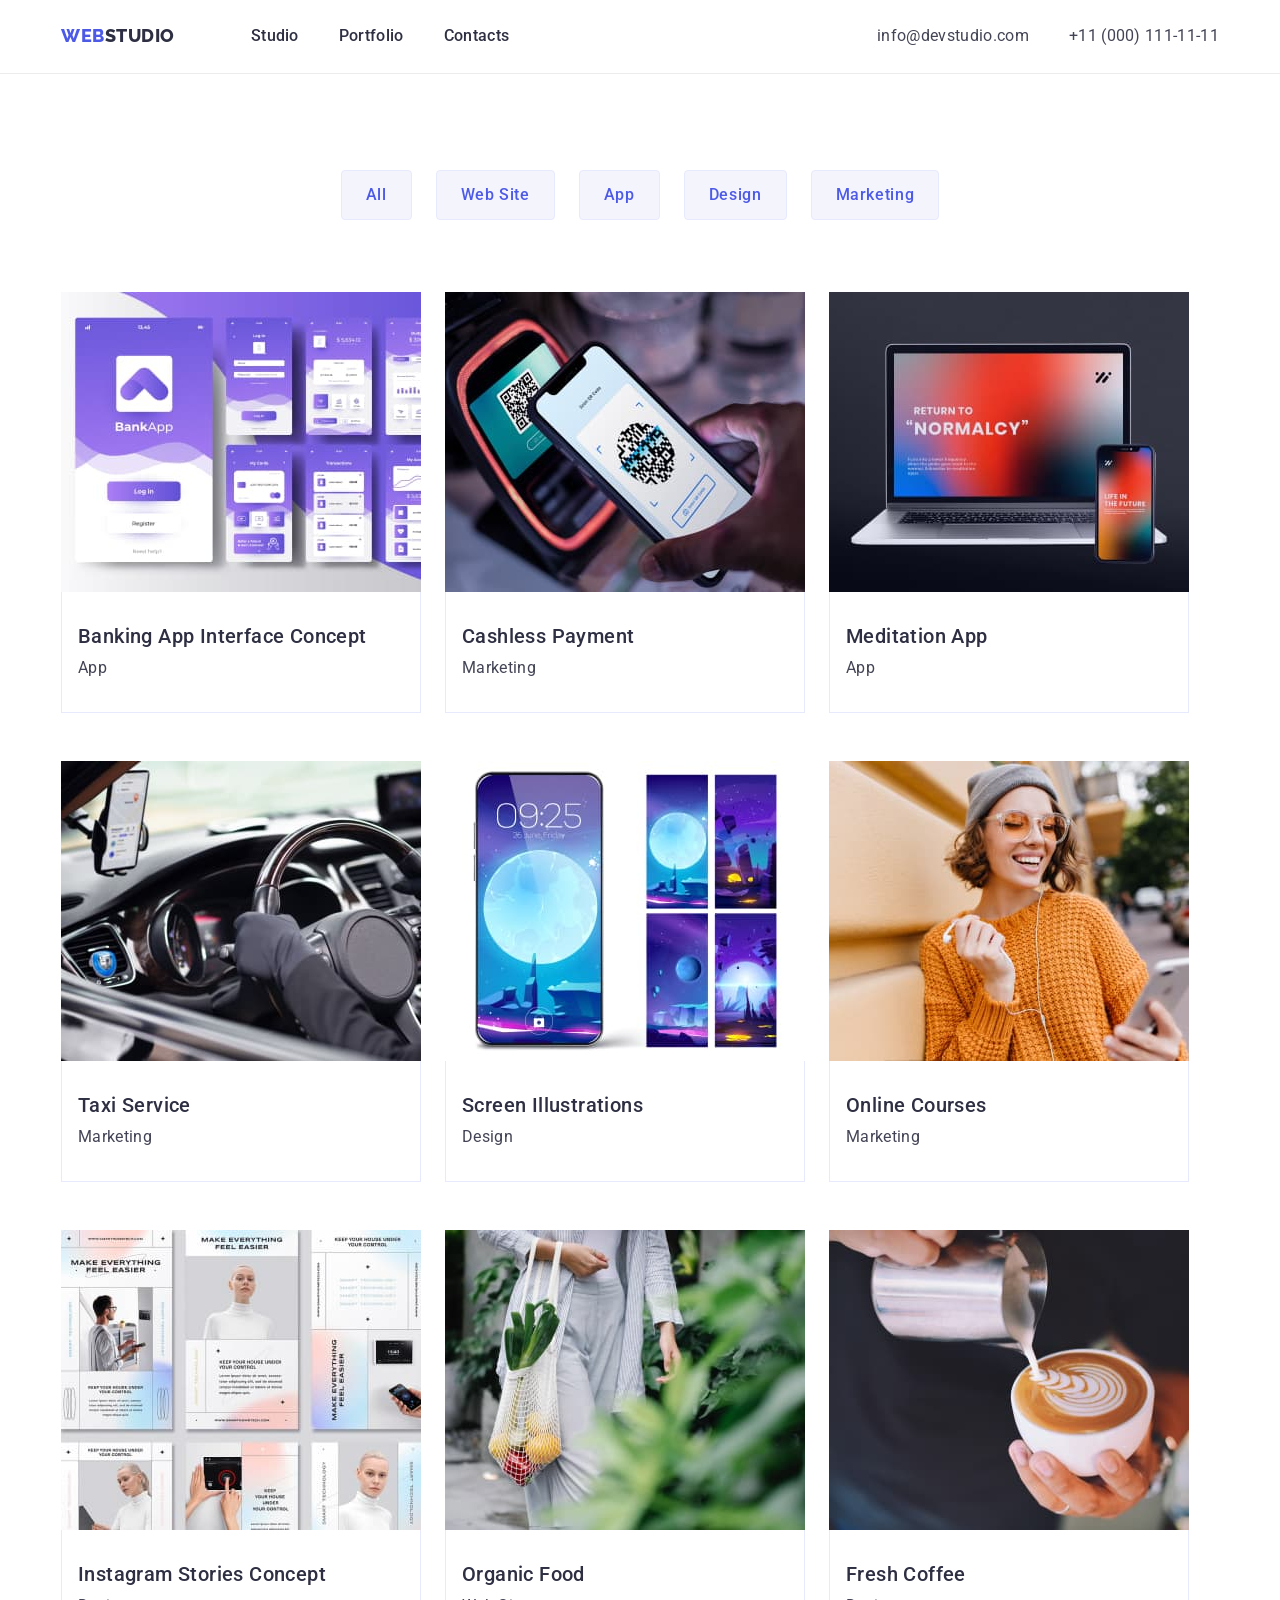
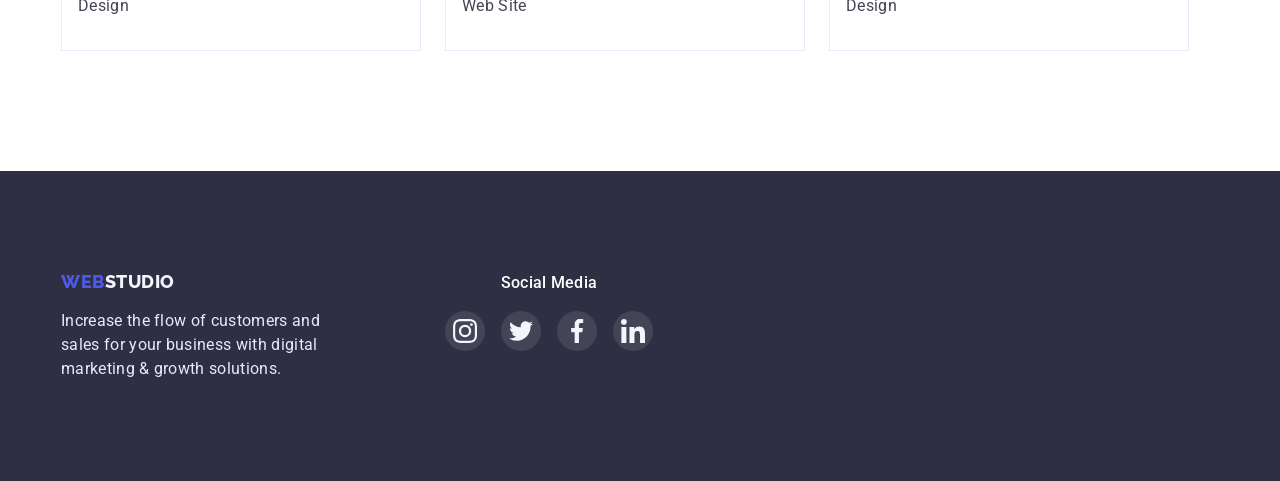
==== commit a0dd9563: "footer-is-done" ====
--- a/portfolio.html
+++ b/portfolio.html
@@ -118,14 +118,49 @@
                 </div>
         </section>
     </main>
-    <footer class="footer">
+  <footer class="footer">
     <div class="container footer-container">
+        <div class="footer-logo-text">
         <div class="footer-logo">
     <a class="footer-link link" href="./index.html">Web<span class="footer-logo">Studio</span></a>
     </div>
     <p class="footer-text">Increase the flow of customers and sales for your business with digital marketing & growth solutions.
 </p>
 </div>
+<div class="container-social-media">
+    <h3 class="social-media-title">Social Media</h3>
+ <ul class="footer-soc-list list">
+                        <li class="footer-soc-item">
+                            <a class="footer-soc-link link" href>
+                                <svg class="footer-soc-icon" width="24" height="24">
+                                    <use href="./images/icons.svg.svg#icon-instagram"></use>
+                                </svg>
+                            </a>
+                        </li>
+                        <li class="footer-soc-item">
+                            <a class="footer-soc-link link" href>
+                                <svg class="footer-soc-icon" width="24" height="24">
+                                    <use href="./images/icons.svg.svg#icon-twitter"></use>
+                                </svg>
+                            </a>
+                        </li>
+                        <li class="footer-soc-item">
+                            <a class="footer-soc-link link" href>
+                                 <svg class="footer-soc-icon" width="24" height="24">
+                                    <use href="./images/icons.svg.svg#icon-facebook"></use>
+                                </svg>
+                            </a>
+                        </li>
+                        <li class="footer-soc-item">
+                            <a class="footer-soc-link link" href>
+                                 <svg class="footer-soc-icon" width="24" height="24">
+                                    <use href="./images/icons.svg.svg#icon-linkedin"></use>
+                                </svg>
+                            </a>
+                        </li>
+                    </ul>
+                    </div>
+                    </div>
 </footer>
 </body>
 </html>
--- a/css/styles.css
+++ b/css/styles.css
@@ -153,12 +153,18 @@
 
 .section-button {
 background: #2E2F42;
+background-image: linear-gradient(rgba(46, 47, 66, 0.7),
+rgba(46, 47, 66, 0.7)),
+url(../images/background-hero.jpg);
+background-repeat: no-repeat;
+background-position: center;
+background-size: cover;
 padding-top: 188px;
 padding-bottom: 188px;
 }
 
 .section-button-container {
-max-width: 1600px;
+max-width: 1440px;
 text-align: center;
 }
 
@@ -278,10 +284,6 @@
 border-radius: 0px 0px 4px 4px; 
 }
 
-
-
-
-
 .team-border {
 padding-top: 32px;
 padding-bottom: 32px;
@@ -303,15 +305,91 @@
 letter-spacing: 0.02em;
 text-align: center;
 color: var(--secondary-title-color);
-}
-
+margin-bottom: 8px;
+}
+
+.team-soc-list {
+    display: flex;
+    justify-content: center;
+    gap: 24px;
+}
+
+.team-soc-item {
+    width: 40px;
+    height: 40px;
+}
+
+.team-soc-icon {
+fill: #F4F4FD;
+}
+
+.team-soc-link {
+    width: 100%;
+    height: 100%;
+    border-radius: 50%;
+    display: flex;
+    justify-content: center;
+    align-items: center;
+    background-color: #4D5AE5;    
+}
+
+.team-soc-link:is(:hover, :focus) {
+background-color: #404BBF
+}
+
+/*------------customers-------------*/
+
+.customers-title {
+    font-style: normal;
+    font-weight: 700;
+    font-size: 36px;
+    line-height: 1.11;
+    letter-spacing: 0.02em;
+    text-align: center;
+    color: var(--primary-title-color);
+    margin-bottom: 72px;
+}
+.customers {
+    padding-top: 130px;
+    padding-bottom: 120px;
+}
+
+.customers-soc-list {
+    display: flex;
+    gap: 24px;
+}
+
+.customers-soc-link {
+    width: 168px;
+    height: 88px;
+    border: 1px solid #8E8F99;
+    border-radius: 4px;
+    display: flex;
+    align-items: center;
+    justify-content: center;
+    fill: #AFB1B8;
+}
+
+.customers-soc-link:is(:hover, :focus) {
+    border-color: #404BBF;
+    fill:#404BBF
+}
 
 /*------------footer-------------*/
 
 .footer {
 background: var(--primary-title-color);
+}
+
+.footer-container {
+display: flex;
+align-items: baseline;
+}
+
+.footer-logo-text {
 padding-top: 100px;
 padding-bottom: 100px;
+margin-right: 120px;
 }
 
 .footer-logo {
@@ -348,6 +426,52 @@
 line-height: 1.5;
 letter-spacing: 0.02em;
 color: #E7E9FC;
+}
+.container-social-media {
+padding-top: 100px;
+padding-bottom: 130px;
+}
+
+.social-media-title {
+font-family: 'Roboto';
+font-style: normal;
+font-weight: 500;
+font-size: 16px;
+line-height: 1.5;
+letter-spacing: 0.02em;
+text-align: center;
+margin-bottom: 16px;
+color: #FFFFFF;
+}
+
+
+.footer-soc-list {
+display: flex;
+justify-content: center;
+gap: 16px;
+}
+
+.footer-soc-item {
+width: 40px;
+height: 40px;
+}
+
+.footer-soc-icon {
+fill: #F4F4FD;
+}
+
+.footer-soc-link {
+width: 100%;
+height: 100%;
+border-radius: 50%;
+display: flex;
+justify-content: center;
+align-items: center;
+background-color: rgba(255, 255, 255, 0.1);
+}
+
+.footer-soc-link:is(:hover, :focus) {
+background-color: #31D0AA;
 }
 
 
